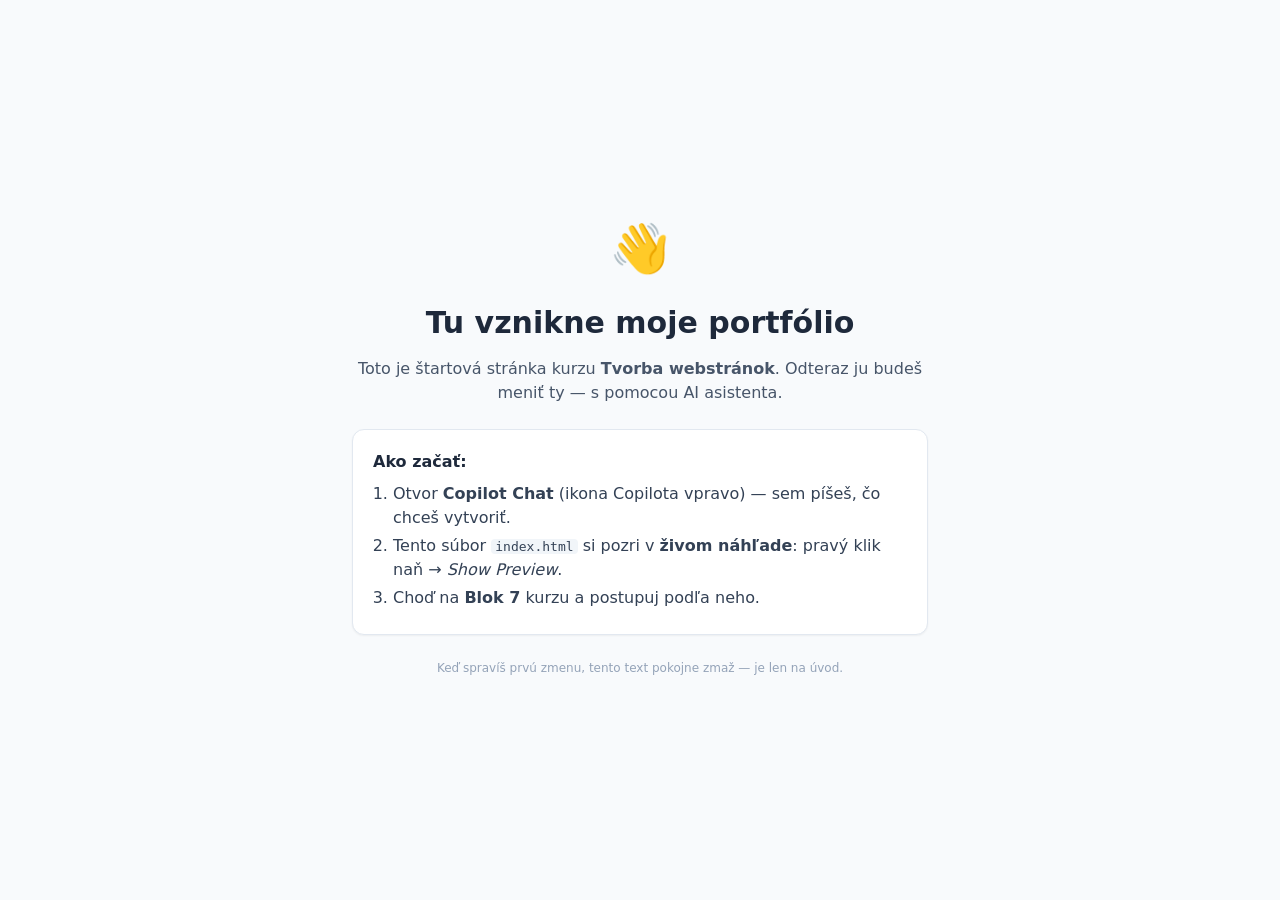
==== index.html @ 2d7d38fe "Initial commit" ====
<!doctype html>
<html lang="sk">
<head>
  <meta charset="utf-8">
  <meta name="viewport" content="width=device-width, initial-scale=1">
  <title>Moje portfólio — začiatok</title>
  <!-- Vzhľad stránky je v samostatnom súbore styles.css (vrstva CSS) -->
  <link rel="stylesheet" href="styles.css">
</head>
<body>

  <main class="uvitanie">
    <div class="emoji">👋</div>
    <h1>Tu vznikne moje portfólio</h1>
    <p class="podtext">
      Toto je štartová stránka kurzu <strong>Tvorba webstránok</strong>.
      Odteraz ju budeš meniť ty — s pomocou AI asistenta.
    </p>

    <div class="karta">
      <p class="karta-nadpis">Ako začať:</p>
      <ol>
        <li>Otvor <strong>Copilot Chat</strong> (ikona Copilota vpravo) — sem píšeš, čo chceš vytvoriť.</li>
        <li>Tento súbor <code>index.html</code> si pozri v <strong>živom náhľade</strong>: pravý klik naň → <em>Show Preview</em>.</li>
        <li>Choď na <strong>Blok 7</strong> kurzu a postupuj podľa neho.</li>
      </ol>
    </div>

    <p class="poznamka">
      Keď spravíš prvú zmenu, tento text pokojne zmaž — je len na úvod.
    </p>
  </main>

</body>
</html>
---- styles.css ----
/* Vzhľad štartovej stránky — vrstva CSS (ako stránka vyzerá).
   Obsah (čo na stránke je) nájdeš v index.html. */

* {
  box-sizing: border-box;
}

body {
  margin: 0;
  min-height: 100vh;
  display: flex;
  align-items: center;
  justify-content: center;
  padding: 1.5rem;
  background: #f8fafc;
  color: #1e293b;
  font-family: system-ui, -apple-system, "Segoe UI", sans-serif;
  line-height: 1.5;
}

.uvitanie {
  max-width: 36rem;
  text-align: center;
}

.emoji {
  font-size: 3rem;
  margin-bottom: 1rem;
}

h1 {
  font-size: 1.875rem;
  margin: 0 0 0.75rem;
}

.podtext {
  color: #475569;
  margin: 0 0 1.5rem;
}

.karta {
  background: #ffffff;
  border: 1px solid #e2e8f0;
  border-radius: 0.75rem;
  box-shadow: 0 1px 2px rgba(0, 0, 0, 0.05);
  padding: 1.25rem;
  text-align: left;
}

.karta-nadpis {
  font-weight: 600;
  margin: 0 0 0.5rem;
}

.karta ol {
  margin: 0;
  padding-left: 1.25rem;
}

.karta li {
  margin-bottom: 0.25rem;
  color: #334155;
}

.karta code {
  background: #f1f5f9;
  padding: 0 0.25rem;
  border-radius: 0.25rem;
}

.poznamka {
  font-size: 0.75rem;
  color: #94a3b8;
  margin-top: 1.5rem;
}
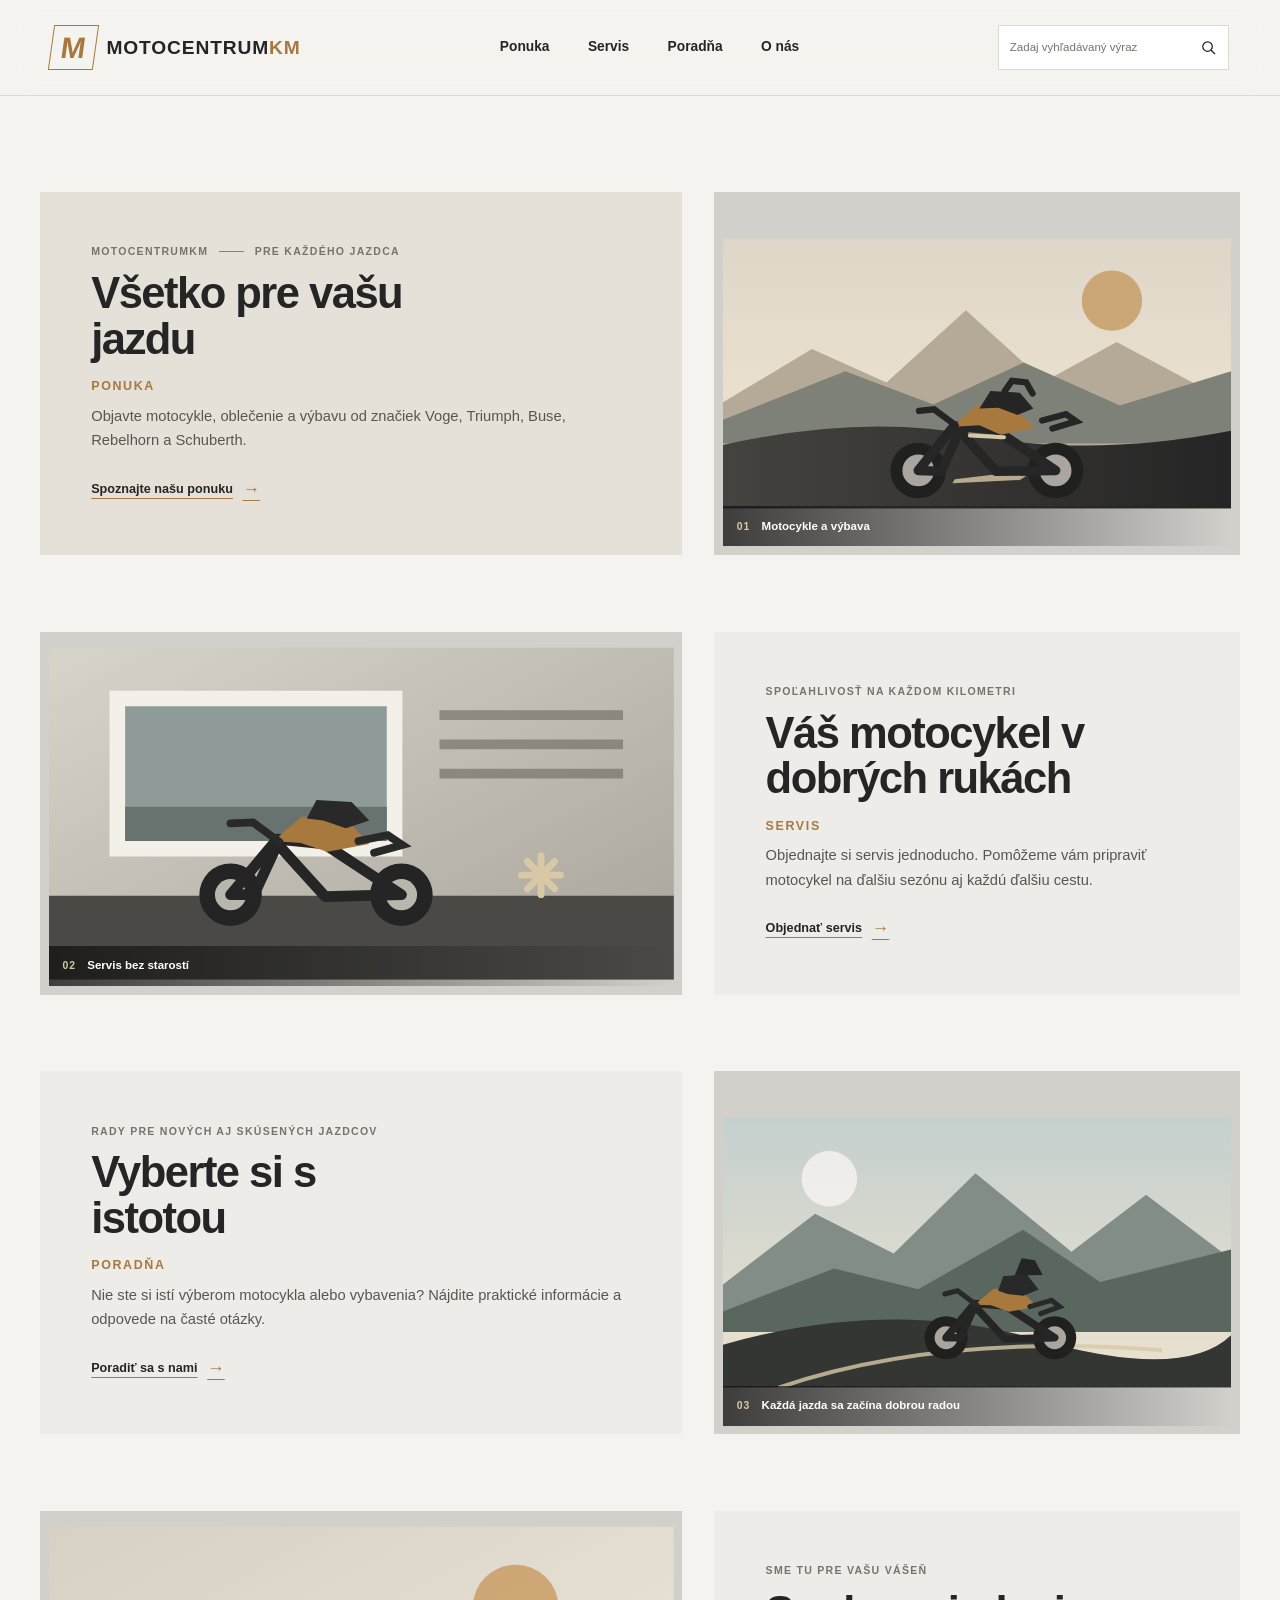
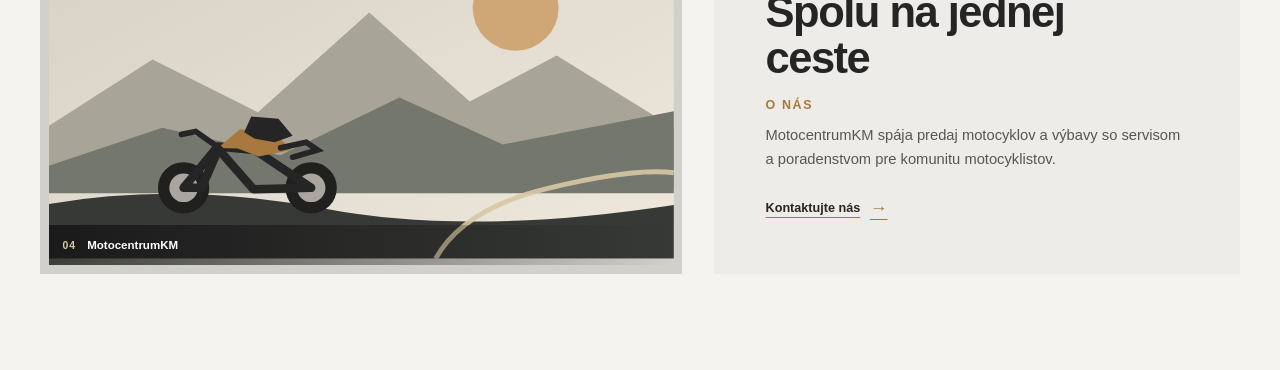
==== commit 6db5104e: "Spustenie" ====
--- a/index.html
+++ b/index.html
@@ -3,33 +3,203 @@
 <head>
   <meta charset="utf-8">
   <meta name="viewport" content="width=device-width, initial-scale=1">
-  <title>Moje portfólio — začiatok</title>
-  <!-- Vzhľad stránky je v samostatnom súbore styles.css (vrstva CSS) -->
+  <meta name="theme-color" content="#f5f3ef">
+  <meta name="description" content="MotocentrumKM – motocykle, výbava, servis a rady pre každého jazdca.">
+  <title>MotocentrumKM — Všetko pre vašu jazdu</title>
   <link rel="stylesheet" href="styles.css">
+  <script src="script.js" defer></script>
 </head>
 <body>
-
-  <main class="uvitanie">
-    <div class="emoji">👋</div>
-    <h1>Tu vznikne moje portfólio</h1>
-    <p class="podtext">
-      Toto je štartová stránka kurzu <strong>Tvorba webstránok</strong>.
-      Odteraz ju budeš meniť ty — s pomocou AI asistenta.
-    </p>
-
-    <div class="karta">
-      <p class="karta-nadpis">Ako začať:</p>
-      <ol>
-        <li>Otvor <strong>Copilot Chat</strong> (ikona Copilota vpravo) — sem píšeš, čo chceš vytvoriť.</li>
-        <li>Tento súbor <code>index.html</code> si pozri v <strong>živom náhľade</strong>: pravý klik naň → <em>Show Preview</em>.</li>
-        <li>Choď na <strong>Blok 7</strong> kurzu a postupuj podľa neho.</li>
-      </ol>
+  <header class="site-header">
+    <a class="brand" href="#uvod" aria-label="MotocentrumKM – úvodná stránka">
+      <span class="brand-mark" aria-hidden="true">M</span>
+      <span class="brand-name">MOTOCENTRUM<span>KM</span></span>
+    </a>
+
+    <nav class="primary-navigation" id="primary-navigation" aria-label="Hlavná navigácia">
+      <a href="#ponuka">Ponuka</a>
+      <a href="#servis">Servis</a>
+      <a href="#poradna">Poradňa</a>
+      <a href="#o-nas">O nás</a>
+    </nav>
+
+    <form class="site-search" role="search">
+      <label class="visually-hidden" for="site-search-input">Zadaj vyhľadávaný výraz</label>
+      <input id="site-search-input" name="q" type="search" placeholder="Zadaj vyhľadávaný výraz">
+      <button type="submit" aria-label="Vyhľadať">
+        <svg viewBox="0 0 24 24" aria-hidden="true">
+          <circle cx="10.8" cy="10.8" r="6.8"></circle>
+          <path d="m16 16 5 5"></path>
+        </svg>
+      </button>
+    </form>
+
+    <button class="menu-toggle" type="button" aria-expanded="false" aria-controls="primary-navigation">
+      <span class="menu-toggle-lines" aria-hidden="true"></span>
+      <span class="visually-hidden">Otvoriť navigáciu</span>
+    </button>
+  </header>
+
+  <main id="uvod">
+    <p class="search-status" aria-live="polite"></p>
+
+    <div class="content-grid">
+      <section class="feature-copy" id="ponuka" aria-labelledby="ponuka-title">
+        <p class="eyebrow">MotocentrumKM <span></span> Pre každého jazdca</p>
+        <h1 id="ponuka-title">Všetko pre vašu jazdu</h1>
+        <p class="section-label">Ponuka</p>
+        <p>Objavte motocykle, oblečenie a výbavu od značiek Voge, Triumph, Buse, Rebelhorn a Schuberth.</p>
+        <a class="text-link" href="#servis">Spoznajte našu ponuku <span aria-hidden="true">→</span></a>
+      </section>
+
+      <figure class="feature-visual visual-bikes">
+        <svg viewBox="0 0 640 340" role="img" aria-labelledby="bikes-title">
+          <title id="bikes-title">Motocykel pripravený na cestu</title>
+          <defs>
+            <linearGradient id="bike-sky" x1="0" y1="0" x2="0" y2="1">
+              <stop stop-color="#ded6c8"></stop>
+              <stop offset="1" stop-color="#f2e7d4"></stop>
+            </linearGradient>
+            <linearGradient id="bike-road" x1="0" y1="0" x2="1" y2="0">
+              <stop stop-color="#45433f"></stop>
+              <stop offset="1" stop-color="#252525"></stop>
+            </linearGradient>
+          </defs>
+          <rect width="640" height="340" fill="url(#bike-sky)"></rect>
+          <circle cx="490" cy="78" r="38" fill="#c69a62" opacity=".8"></circle>
+          <path d="M0 206 112 139l94 42 100-91 99 90 91-50 144 77v64H0Z" fill="#b5aa98"></path>
+          <path d="m0 228 154-61 111 42 114-53 121 54 140-43v91H0Z" fill="#7e8178"></path>
+          <path d="M0 260q176-40 320-12t320-6v98H0Z" fill="url(#bike-road)"></path>
+          <path d="m292 303 58-7 32 3-8 5-85 4Z" fill="#d8c8a6" opacity=".8"></path>
+          <g transform="translate(185 175)">
+            <circle cx="61" cy="117" r="35" fill="#20201f"></circle>
+            <circle cx="61" cy="117" r="20" fill="#aaa69f"></circle>
+            <circle cx="234" cy="117" r="35" fill="#20201f"></circle>
+            <circle cx="234" cy="117" r="20" fill="#aaa69f"></circle>
+            <path d="m61 117 45-56 53 5 75 51-75 1-46-51-23 51Z" fill="none" stroke="#262626" stroke-linecap="round" stroke-linejoin="round" stroke-width="12"></path>
+            <path d="m105 62 30-28 48 4 25 25-43 9-27-12Z" fill="#a7793f"></path>
+            <path d="m138 39 14-22 37 2 17 20-20 8-24-9Z" fill="#252525"></path>
+            <path d="m170 17 9-13 18 2 8 14M217 54l30-8 13 9-30 9" fill="none" stroke="#252525" stroke-linecap="round" stroke-width="8"></path>
+            <path d="m108 60-27-20-19 2" fill="none" stroke="#252525" stroke-linecap="round" stroke-width="8"></path>
+            <path d="m126 73 43 2" stroke="#d8c8a6" stroke-linecap="round" stroke-width="5"></path>
+          </g>
+        </svg>
+        <figcaption><span>01</span> Motocykle a výbava</figcaption>
+      </figure>
+
+      <figure class="feature-visual visual-service">
+        <svg viewBox="0 0 640 340" role="img" aria-labelledby="service-title">
+          <title id="service-title">Starostlivosť o motocykel v servise</title>
+          <defs>
+            <linearGradient id="service-wall" x1="0" y1="0" x2="1" y2="1">
+              <stop stop-color="#d9d4ca"></stop>
+              <stop offset="1" stop-color="#a8a49b"></stop>
+            </linearGradient>
+          </defs>
+          <rect width="640" height="340" fill="url(#service-wall)"></rect>
+          <path d="M0 254h640v86H0z" fill="#4a4945"></path>
+          <path d="M62 44h300v170H62z" fill="#f3f0e9"></path>
+          <path d="M78 60h268v138H78z" fill="#8f9b99"></path>
+          <path d="M78 163h268v35H78z" fill="#68736f"></path>
+          <path d="M400 64h188v10H400zM400 94h188v10H400zM400 124h188v10H400z" fill="#77736c" opacity=".7"></path>
+          <g transform="translate(152 132)">
+            <circle cx="34" cy="121" r="32" fill="#242424"></circle>
+            <circle cx="34" cy="121" r="16" fill="#b9b6ae"></circle>
+            <circle cx="209" cy="121" r="32" fill="#242424"></circle>
+            <circle cx="209" cy="121" r="16" fill="#b9b6ae"></circle>
+            <path d="m34 121 48-57 48 5 79 52-78 2-49-54-24 52Z" fill="none" stroke="#252525" stroke-linecap="round" stroke-linejoin="round" stroke-width="11"></path>
+            <path d="m78 66 29-25 46 3 23 25-43 8-27-9Z" fill="#a7793f"></path>
+            <path d="m112 43 10-19 36 2 18 19-24 8-23-8Z" fill="#292929"></path>
+            <path d="m165 66 30-6 15 10-29 8M84 67 57 47l-23 1" fill="none" stroke="#292929" stroke-linecap="round" stroke-width="8"></path>
+          </g>
+          <path d="M504 213v40m-20-20h40m-34-14 28 28m0-28-28 28" stroke="#d8c8a6" stroke-linecap="round" stroke-width="7"></path>
+        </svg>
+        <figcaption><span>02</span> Servis bez starostí</figcaption>
+      </figure>
+
+      <section class="feature-copy" id="servis" aria-labelledby="servis-title">
+        <p class="eyebrow">Spoľahlivosť na každom kilometri</p>
+        <h2 id="servis-title">Váš motocykel v dobrých rukách</h2>
+        <p class="section-label">Servis</p>
+        <p>Objednajte si servis jednoducho. Pomôžeme vám pripraviť motocykel na ďalšiu sezónu aj každú ďalšiu cestu.</p>
+        <a class="text-link" href="mailto:servis@motocentrumkm.sk">Objednať servis <span aria-hidden="true">→</span></a>
+      </section>
+
+      <section class="feature-copy" id="poradna" aria-labelledby="poradna-title">
+        <p class="eyebrow">Rady pre nových aj skúsených jazdcov</p>
+        <h2 id="poradna-title">Vyberte si s istotou</h2>
+        <p class="section-label">Poradňa</p>
+        <p>Nie ste si istí výberom motocykla alebo vybavenia? Nájdite praktické informácie a odpovede na časté otázky.</p>
+        <a class="text-link" href="#o-nas">Poradiť sa s nami <span aria-hidden="true">→</span></a>
+      </section>
+
+      <figure class="feature-visual visual-advice">
+        <svg viewBox="0 0 640 340" role="img" aria-labelledby="advice-title">
+          <title id="advice-title">Jazdec vyráža na cestu</title>
+          <defs>
+            <linearGradient id="advice-sky" x1="0" y1="0" x2="0" y2="1">
+              <stop stop-color="#c5d0ce"></stop>
+              <stop offset="1" stop-color="#ede2cf"></stop>
+            </linearGradient>
+          </defs>
+          <rect width="640" height="340" fill="url(#advice-sky)"></rect>
+          <circle cx="134" cy="77" r="35" fill="#f5f3ef" opacity=".85"></circle>
+          <path d="m0 210 116-89 99 50 103-101 121 99 94-72 107 81v89H0Z" fill="#818d86"></path>
+          <path d="m0 244 140-54 106 26 132-75 97 66 165-41v104H0Z" fill="#59675f"></path>
+          <path d="M0 286q210-60 395-7t245-5v66H0Z" fill="#333633"></path>
+          <path d="M70 340q204-69 483-47" fill="none" stroke="#d8c8a6" stroke-width="5" opacity=".8"></path>
+          <g transform="translate(245 170) scale(.8)">
+            <circle cx="45" cy="134" r="34" fill="#20201f"></circle>
+            <circle cx="45" cy="134" r="18" fill="#aaa69f"></circle>
+            <circle cx="216" cy="134" r="34" fill="#20201f"></circle>
+            <circle cx="216" cy="134" r="18" fill="#aaa69f"></circle>
+            <path d="m45 134 45-54 49 4 77 50-78 2-48-52-22 50Z" fill="none" stroke="#252525" stroke-linecap="round" stroke-linejoin="round" stroke-width="12"></path>
+            <path d="m90 82 30-25 45 4 23 24-44 8-28-10Z" fill="#a7793f"></path>
+            <path d="m127 60 8-23 37-3 19 24-24 10-25-3Z" fill="#292929"></path>
+            <path d="m153 36 11-27 21 3 12 23Z" fill="#252525"></path>
+            <path d="m177 85 34-10 13 10-30 11M94 83 63 60l-20 5" fill="none" stroke="#292929" stroke-linecap="round" stroke-width="8"></path>
+          </g>
+        </svg>
+        <figcaption><span>03</span> Každá jazda sa začína dobrou radou</figcaption>
+      </figure>
+
+      <figure class="feature-visual visual-about">
+        <svg viewBox="0 0 640 340" role="img" aria-labelledby="about-title">
+          <title id="about-title">Motocykel na otvorenej ceste</title>
+          <defs>
+            <linearGradient id="about-sky" x1="0" y1="0" x2="1" y2="1">
+              <stop stop-color="#d7d1c5"></stop>
+              <stop offset="1" stop-color="#eee8dd"></stop>
+            </linearGradient>
+          </defs>
+          <rect width="640" height="340" fill="url(#about-sky)"></rect>
+          <circle cx="478" cy="83" r="44" fill="#c89557" opacity=".75"></circle>
+          <path d="m0 204 106-68 108 54 114-102 103 91 89-47 120 74v61H0Z" fill="#a8a497"></path>
+          <path d="m0 245 116-39 121 28 122-59 106 48 175-34v84H0Z" fill="#74776e"></path>
+          <path d="M0 284q135-23 283 5t357-4v55H0Z" fill="#373936"></path>
+          <path d="M396 340q28-51 115-72t129-16" fill="none" stroke="#d8c8a6" stroke-width="5" opacity=".9"></path>
+          <g transform="translate(97 166) scale(.73)">
+            <circle cx="56" cy="139" r="36" fill="#20201f"></circle>
+            <circle cx="56" cy="139" r="20" fill="#aaa69f"></circle>
+            <circle cx="235" cy="139" r="36" fill="#20201f"></circle>
+            <circle cx="235" cy="139" r="20" fill="#aaa69f"></circle>
+            <path d="m56 139 48-58 52 5 79 53-81 2-49-56-24 54Z" fill="none" stroke="#252525" stroke-linecap="round" stroke-linejoin="round" stroke-width="12"></path>
+            <path d="m104 83 31-26 48 4 24 25-46 9-29-11Z" fill="#a7793f"></path>
+            <path d="m141 61 10-22 38 3 20 24-25 9-28-5Z" fill="#252525"></path>
+            <path d="m192 83 36-8 16 11-35 10M107 84 73 60l-20 4" fill="none" stroke="#252525" stroke-linecap="round" stroke-width="8"></path>
+          </g>
+        </svg>
+        <figcaption><span>04</span> MotocentrumKM</figcaption>
+      </figure>
+
+      <section class="feature-copy" id="o-nas" aria-labelledby="o-nas-title">
+        <p class="eyebrow">Sme tu pre vašu vášeň</p>
+        <h2 id="o-nas-title">Spolu na jednej ceste</h2>
+        <p class="section-label">O nás</p>
+        <p>MotocentrumKM spája predaj motocyklov a výbavy so servisom a poradenstvom pre komunitu motocyklistov.</p>
+        <a class="text-link" href="mailto:info@motocentrumkm.sk">Kontaktujte nás <span aria-hidden="true">→</span></a>
+      </section>
     </div>
-
-    <p class="poznamka">
-      Keď spravíš prvú zmenu, tento text pokojne zmaž — je len na úvod.
-    </p>
   </main>
-
 </body>
 </html>
--- a/styles.css
+++ b/styles.css
@@ -1,75 +1,538 @@
-/* Vzhľad štartovej stránky — vrstva CSS (ako stránka vyzerá).
-   Obsah (čo na stránke je) nájdeš v index.html. */
+:root {
+  color-scheme: light;
+  --paper: #f5f3ef;
+  --white: #fff;
+  --ink: #252525;
+  --muted: #77736c;
+  --bronze: #a7793f;
+  --sand: #d8c8a6;
+  --line: #dedad2;
+  --display-font: "Arial Narrow", "Roboto Condensed", Impact, sans-serif;
+}
 
 * {
   box-sizing: border-box;
 }
 
+html {
+  scroll-behavior: smooth;
+  scroll-padding-top: 6rem;
+}
+
 body {
   margin: 0;
-  min-height: 100vh;
+  background: var(--paper);
+  color: var(--ink);
+  font-family: Inter, "Segoe UI", Arial, sans-serif;
+  line-height: 1.65;
+}
+
+a {
+  color: inherit;
+}
+
+.site-header {
+  position: sticky;
+  z-index: 5;
+  top: 0;
   display: flex;
+  min-height: 6rem;
+  align-items: center;
+  gap: clamp(1.25rem, 3vw, 3.5rem);
+  padding: 0.6rem clamp(1.25rem, 4vw, 4.5rem);
+  border-bottom: 1px solid var(--line);
+  background: rgb(245 243 239 / 84%);
+  backdrop-filter: blur(16px);
+}
+
+.brand {
+  display: inline-flex;
+  flex: 0 0 auto;
+  align-items: center;
+  gap: 0.65rem;
+  text-decoration: none;
+}
+
+.brand-mark {
+  display: grid;
+  width: 2.8rem;
+  height: 2.8rem;
+  place-items: center;
+  border: 1px solid var(--bronze);
+  color: var(--bronze);
+  font-family: var(--display-font);
+  font-size: 1.85rem;
+  font-weight: 800;
+  line-height: 1;
+  transform: skew(-8deg);
+}
+
+.brand-name {
+  font-family: var(--display-font);
+  font-size: 1.2rem;
+  font-weight: 700;
+  letter-spacing: 0.045em;
+  white-space: nowrap;
+}
+
+.brand-name span {
+  color: var(--bronze);
+}
+
+.primary-navigation {
+  display: flex;
+  flex: 1;
   align-items: center;
   justify-content: center;
-  padding: 1.5rem;
-  background: #f8fafc;
-  color: #1e293b;
-  font-family: system-ui, -apple-system, "Segoe UI", sans-serif;
-  line-height: 1.5;
-}
-
-.uvitanie {
-  max-width: 36rem;
-  text-align: center;
-}
-
-.emoji {
-  font-size: 3rem;
-  margin-bottom: 1rem;
-}
-
-h1 {
-  font-size: 1.875rem;
-  margin: 0 0 0.75rem;
-}
-
-.podtext {
-  color: #475569;
-  margin: 0 0 1.5rem;
-}
-
-.karta {
-  background: #ffffff;
-  border: 1px solid #e2e8f0;
-  border-radius: 0.75rem;
-  box-shadow: 0 1px 2px rgba(0, 0, 0, 0.05);
-  padding: 1.25rem;
-  text-align: left;
-}
-
-.karta-nadpis {
+  gap: clamp(1rem, 3vw, 3rem);
+}
+
+.primary-navigation a {
+  position: relative;
+  padding: 0.45rem 0;
+  font-size: 0.86rem;
+  font-weight: 650;
+  text-decoration: none;
+}
+
+.primary-navigation a::after {
+  position: absolute;
+  right: 0;
+  bottom: 0.15rem;
+  left: 0;
+  height: 1px;
+  background: var(--bronze);
+  content: "";
+  transform: scaleX(0);
+  transform-origin: left;
+  transition: transform 160ms ease;
+}
+
+.primary-navigation a:hover::after,
+.primary-navigation a:focus-visible::after {
+  transform: scaleX(1);
+}
+
+.site-search {
+  display: flex;
+  width: clamp(10rem, 18vw, 15rem);
+  min-height: 2.7rem;
+  flex: 0 1 auto;
+  align-items: center;
+  border: 1px solid var(--line);
+  background: var(--white);
+}
+
+.site-search input {
+  width: 100%;
+  min-width: 0;
+  padding: 0.55rem 0.65rem;
+  border: 0;
+  outline: 0;
+  background: transparent;
+  color: var(--ink);
+  font: inherit;
+  font-size: 0.72rem;
+}
+
+.site-search input::placeholder {
+  color: var(--muted);
+  opacity: 1;
+}
+
+.site-search:focus-within {
+  outline: 2px solid var(--bronze);
+  outline-offset: 2px;
+}
+
+.site-search button {
+  display: grid;
+  width: 2.4rem;
+  height: 2.65rem;
+  flex: 0 0 auto;
+  place-items: center;
+  border: 0;
+  background: transparent;
+  color: var(--ink);
+  cursor: pointer;
+}
+
+.site-search svg {
+  width: 1.05rem;
+  fill: none;
+  stroke: currentColor;
+  stroke-linecap: round;
+  stroke-width: 1.8;
+}
+
+.menu-toggle,
+.visually-hidden {
+  position: absolute;
+  width: 1px;
+  height: 1px;
+  overflow: hidden;
+  clip: rect(0, 0, 0, 0);
+  white-space: nowrap;
+  clip-path: inset(50%);
+}
+
+main {
+  width: min(100% - 3rem, 75rem);
+  margin: 0 auto;
+  padding: clamp(3rem, 8vw, 6rem) 0;
+}
+
+.content-grid {
+  display: grid;
+  grid-template-columns: minmax(0, 1.1fr) minmax(0, 0.9fr);
+  align-items: stretch;
+  gap: clamp(2.5rem, 6vw, 5rem) clamp(1rem, 2.5vw, 2rem);
+}
+
+.feature-copy {
+  display: flex;
+  min-height: 15rem;
+  flex-direction: column;
+  align-items: flex-start;
+  justify-content: center;
+  padding: clamp(1.5rem, 4vw, 3.25rem);
+  background: #eeece8;
+  scroll-margin-top: 7rem;
+}
+
+.feature-copy#ponuka {
+  background: #e5e1d9;
+}
+
+.eyebrow {
+  display: flex;
+  align-items: center;
+  gap: 0.65rem;
+  margin: 0 0 0.65rem;
+  color: var(--muted);
+  font-size: 0.66rem;
+  font-weight: 700;
+  letter-spacing: 0.12em;
+  text-transform: uppercase;
+}
+
+.eyebrow span {
+  width: 1.6rem;
+  height: 1px;
+  background: var(--bronze);
+}
+
+h1,
+h2 {
+  max-width: 14ch;
+  margin: 0;
+  font-family: var(--display-font);
+  font-size: clamp(1.9rem, 3.4vw, 3rem);
+  font-stretch: condensed;
   font-weight: 600;
-  margin: 0 0 0.5rem;
-}
-
-.karta ol {
+  letter-spacing: -0.035em;
+  line-height: 1.05;
+}
+
+.section-label {
+  margin: 0.85rem 0 0.1rem;
+  color: var(--bronze);
+  font-size: 0.78rem;
+  font-weight: 750;
+  letter-spacing: 0.13em;
+  text-transform: uppercase;
+}
+
+.feature-copy > p:not(.eyebrow, .section-label) {
+  max-width: 39rem;
+  margin: 0.35rem 0 1rem;
+  color: #595650;
+  font-size: 0.92rem;
+}
+
+.text-link {
+  display: inline-flex;
+  align-items: center;
+  gap: 0.6rem;
+  margin-top: auto;
+  padding-top: 0.4rem;
+  color: var(--ink);
+  font-size: 0.79rem;
+  font-weight: 700;
+  text-decoration-color: var(--bronze);
+  text-decoration-thickness: 1px;
+  text-underline-offset: 0.3rem;
+}
+
+.text-link span {
+  color: var(--bronze);
+  font-size: 1.1rem;
+  transition: transform 160ms ease;
+}
+
+.text-link:hover span {
+  transform: translateX(0.25rem);
+}
+
+.feature-visual {
+  position: relative;
+  min-width: 0;
+  min-height: 15rem;
   margin: 0;
-  padding-left: 1.25rem;
-}
-
-.karta li {
-  margin-bottom: 0.25rem;
-  color: #334155;
-}
-
-.karta code {
-  background: #f1f5f9;
-  padding: 0 0.25rem;
-  border-radius: 0.25rem;
-}
-
-.poznamka {
-  font-size: 0.75rem;
-  color: #94a3b8;
-  margin-top: 1.5rem;
-}
+  padding: 0.55rem;
+  overflow: hidden;
+  background: #d2d0cb;
+}
+
+.feature-visual svg {
+  display: block;
+  width: 100%;
+  height: 100%;
+  min-height: 13.9rem;
+  object-fit: cover;
+  transition: transform 350ms ease;
+}
+
+.feature-visual:hover svg {
+  transform: scale(1.025);
+}
+
+.feature-visual figcaption {
+  position: absolute;
+  right: 0.55rem;
+  bottom: 0.55rem;
+  left: 0.55rem;
+  display: flex;
+  align-items: center;
+  gap: 0.7rem;
+  padding: 0.65rem 0.85rem;
+  background: linear-gradient(90deg, rgb(17 17 17 / 77%), rgb(17 17 17 / 0%));
+  color: var(--white);
+  font-size: 0.72rem;
+  font-weight: 650;
+}
+
+.feature-visual figcaption span {
+  color: var(--sand);
+  font-size: 0.65rem;
+  letter-spacing: 0.1em;
+}
+
+.search-status {
+  min-height: 1.5rem;
+  margin: 0 0 0.6rem;
+  color: var(--muted);
+  font-size: 0.8rem;
+}
+
+.search-status:empty {
+  display: none;
+}
+
+@media (max-width: 850px) {
+  .site-header {
+    gap: 1rem;
+    padding-inline: 1.25rem;
+  }
+
+  .primary-navigation {
+    gap: 1rem;
+  }
+
+  .brand-name {
+    font-size: 0.98rem;
+  }
+
+  .site-search {
+    width: 11rem;
+  }
+
+  main {
+    width: min(100% - 2.5rem, 45rem);
+  }
+
+  .content-grid {
+    grid-template-columns: minmax(0, 1fr) minmax(0, 1fr);
+    gap: 2rem 1rem;
+  }
+
+  .feature-copy,
+  .feature-visual {
+    min-height: 14rem;
+  }
+
+  .feature-copy {
+    padding: 1.5rem;
+  }
+}
+
+@media (max-width: 620px) {
+  html {
+    scroll-padding-top: 5rem;
+  }
+
+  .site-header {
+    min-height: 5rem;
+    justify-content: space-between;
+    gap: 0.5rem;
+    padding-inline: 1rem;
+    background: rgb(245 243 239 / 82%);
+  }
+
+  .menu-toggle {
+    position: static;
+    display: grid;
+    width: 2.65rem;
+    height: 2.65rem;
+    flex: 0 0 auto;
+    place-items: center;
+    overflow: visible;
+    clip: auto;
+    clip-path: none;
+    border: 1px solid var(--line);
+    background: transparent;
+    cursor: pointer;
+  }
+
+  .menu-toggle-lines,
+  .menu-toggle-lines::before,
+  .menu-toggle-lines::after {
+    display: block;
+    width: 1.15rem;
+    height: 1px;
+    background: var(--ink);
+    content: "";
+    transition: transform 160ms ease;
+  }
+
+  .menu-toggle-lines {
+    position: relative;
+  }
+
+  .menu-toggle-lines::before {
+    position: absolute;
+    top: -0.35rem;
+  }
+
+  .menu-toggle-lines::after {
+    position: absolute;
+    top: 0.35rem;
+  }
+
+  .menu-toggle[aria-expanded="true"] .menu-toggle-lines {
+    background: transparent;
+  }
+
+  .menu-toggle[aria-expanded="true"] .menu-toggle-lines::before {
+    top: 0;
+    transform: rotate(45deg);
+  }
+
+  .menu-toggle[aria-expanded="true"] .menu-toggle-lines::after {
+    top: 0;
+    transform: rotate(-45deg);
+  }
+
+  .primary-navigation {
+    position: absolute;
+    top: calc(100% + 1px);
+    right: 0;
+    left: 0;
+    display: none;
+    align-items: stretch;
+    padding: 0.5rem 1.25rem 1rem;
+    border-bottom: 1px solid var(--line);
+    background: var(--paper);
+  }
+
+  .primary-navigation.is-open {
+    display: flex;
+    flex-direction: column;
+    gap: 0;
+  }
+
+  .primary-navigation a {
+    padding: 0.75rem 0;
+    border-bottom: 1px solid var(--line);
+  }
+
+  .site-search {
+    width: clamp(6rem, 30vw, 11rem);
+  }
+
+  .site-search input {
+    padding-inline: 0.5rem;
+    font-size: 0.65rem;
+  }
+
+  .brand {
+    gap: 0.45rem;
+  }
+
+  .brand-mark {
+    width: 2.1rem;
+    height: 2.1rem;
+    font-size: 1.4rem;
+  }
+
+  .brand-name {
+    font-size: 0.76rem;
+  }
+
+  main {
+    width: min(100% - 2rem, 32rem);
+    padding: 2rem 0 3rem;
+  }
+
+  .content-grid {
+    grid-template-columns: 1fr;
+    gap: 1.25rem;
+  }
+
+  .feature-copy,
+  .feature-visual {
+    min-height: 0;
+  }
+
+  .feature-copy {
+    min-height: 14rem;
+    padding: 1.6rem;
+  }
+
+  .feature-visual {
+    height: auto;
+    aspect-ratio: 1.9;
+  }
+
+  .feature-visual svg {
+    min-height: 0;
+  }
+}
+
+@media (max-width: 360px) {
+  .site-header {
+    gap: 0.35rem;
+    padding-inline: 0.65rem;
+  }
+
+  .brand {
+    gap: 0.35rem;
+  }
+
+  .brand-name {
+    font-size: 0.68rem;
+  }
+
+  .site-search {
+    width: clamp(5rem, 27vw, 6.5rem);
+  }
+}
+
+@media (prefers-reduced-motion: reduce) {
+  *,
+  *::before,
+  *::after {
+    scroll-behavior: auto !important;
+    transition-duration: 0.01ms !important;
+  }
+}
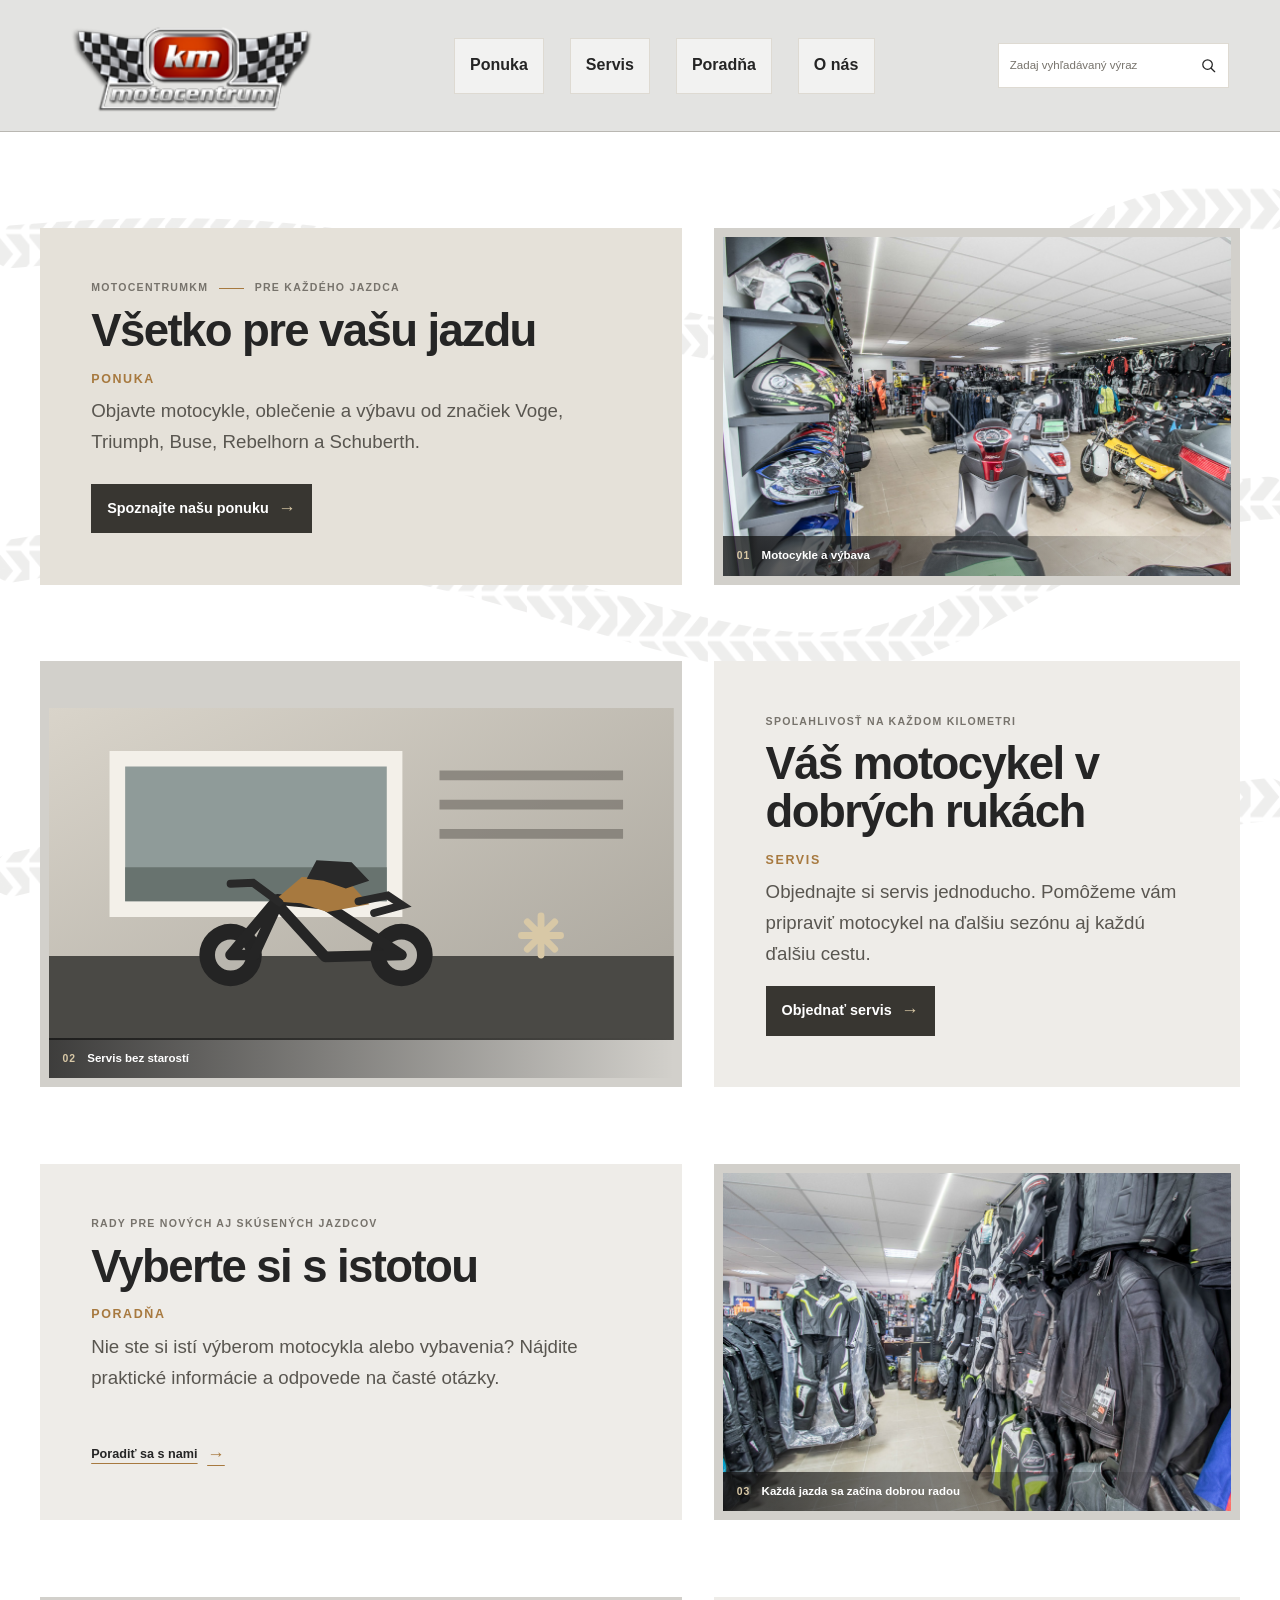
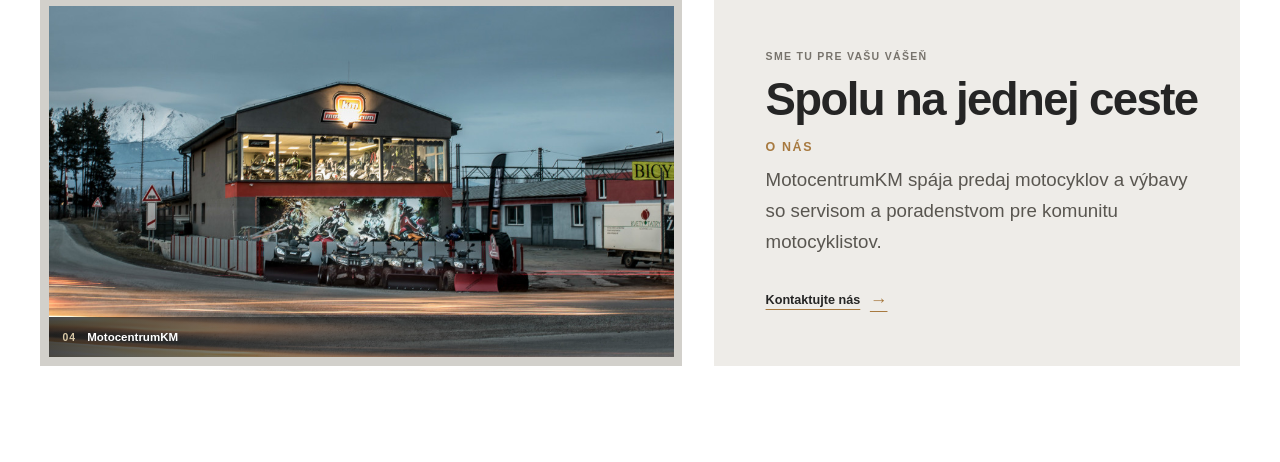
==== commit b25d31be: "Fotky_uvod" ====
--- a/index.html
+++ b/index.html
@@ -12,8 +12,7 @@
 <body>
   <header class="site-header">
     <a class="brand" href="#uvod" aria-label="MotocentrumKM – úvodná stránka">
-      <span class="brand-mark" aria-hidden="true">M</span>
-      <span class="brand-name">MOTOCENTRUM<span>KM</span></span>
+      <img src="img/logo.png" alt="">
     </a>
 
     <nav class="primary-navigation" id="primary-navigation" aria-label="Hlavná navigácia">
@@ -53,37 +52,7 @@
       </section>
 
       <figure class="feature-visual visual-bikes">
-        <svg viewBox="0 0 640 340" role="img" aria-labelledby="bikes-title">
-          <title id="bikes-title">Motocykel pripravený na cestu</title>
-          <defs>
-            <linearGradient id="bike-sky" x1="0" y1="0" x2="0" y2="1">
-              <stop stop-color="#ded6c8"></stop>
-              <stop offset="1" stop-color="#f2e7d4"></stop>
-            </linearGradient>
-            <linearGradient id="bike-road" x1="0" y1="0" x2="1" y2="0">
-              <stop stop-color="#45433f"></stop>
-              <stop offset="1" stop-color="#252525"></stop>
-            </linearGradient>
-          </defs>
-          <rect width="640" height="340" fill="url(#bike-sky)"></rect>
-          <circle cx="490" cy="78" r="38" fill="#c69a62" opacity=".8"></circle>
-          <path d="M0 206 112 139l94 42 100-91 99 90 91-50 144 77v64H0Z" fill="#b5aa98"></path>
-          <path d="m0 228 154-61 111 42 114-53 121 54 140-43v91H0Z" fill="#7e8178"></path>
-          <path d="M0 260q176-40 320-12t320-6v98H0Z" fill="url(#bike-road)"></path>
-          <path d="m292 303 58-7 32 3-8 5-85 4Z" fill="#d8c8a6" opacity=".8"></path>
-          <g transform="translate(185 175)">
-            <circle cx="61" cy="117" r="35" fill="#20201f"></circle>
-            <circle cx="61" cy="117" r="20" fill="#aaa69f"></circle>
-            <circle cx="234" cy="117" r="35" fill="#20201f"></circle>
-            <circle cx="234" cy="117" r="20" fill="#aaa69f"></circle>
-            <path d="m61 117 45-56 53 5 75 51-75 1-46-51-23 51Z" fill="none" stroke="#262626" stroke-linecap="round" stroke-linejoin="round" stroke-width="12"></path>
-            <path d="m105 62 30-28 48 4 25 25-43 9-27-12Z" fill="#a7793f"></path>
-            <path d="m138 39 14-22 37 2 17 20-20 8-24-9Z" fill="#252525"></path>
-            <path d="m170 17 9-13 18 2 8 14M217 54l30-8 13 9-30 9" fill="none" stroke="#252525" stroke-linecap="round" stroke-width="8"></path>
-            <path d="m108 60-27-20-19 2" fill="none" stroke="#252525" stroke-linecap="round" stroke-width="8"></path>
-            <path d="m126 73 43 2" stroke="#d8c8a6" stroke-linecap="round" stroke-width="5"></path>
-          </g>
-        </svg>
+        <img src="img/Predajna.jpg" alt="Predajňa MotocentrumKM">
         <figcaption><span>01</span> Motocykle a výbava</figcaption>
       </figure>
 
@@ -134,61 +103,12 @@
       </section>
 
       <figure class="feature-visual visual-advice">
-        <svg viewBox="0 0 640 340" role="img" aria-labelledby="advice-title">
-          <title id="advice-title">Jazdec vyráža na cestu</title>
-          <defs>
-            <linearGradient id="advice-sky" x1="0" y1="0" x2="0" y2="1">
-              <stop stop-color="#c5d0ce"></stop>
-              <stop offset="1" stop-color="#ede2cf"></stop>
-            </linearGradient>
-          </defs>
-          <rect width="640" height="340" fill="url(#advice-sky)"></rect>
-          <circle cx="134" cy="77" r="35" fill="#f5f3ef" opacity=".85"></circle>
-          <path d="m0 210 116-89 99 50 103-101 121 99 94-72 107 81v89H0Z" fill="#818d86"></path>
-          <path d="m0 244 140-54 106 26 132-75 97 66 165-41v104H0Z" fill="#59675f"></path>
-          <path d="M0 286q210-60 395-7t245-5v66H0Z" fill="#333633"></path>
-          <path d="M70 340q204-69 483-47" fill="none" stroke="#d8c8a6" stroke-width="5" opacity=".8"></path>
-          <g transform="translate(245 170) scale(.8)">
-            <circle cx="45" cy="134" r="34" fill="#20201f"></circle>
-            <circle cx="45" cy="134" r="18" fill="#aaa69f"></circle>
-            <circle cx="216" cy="134" r="34" fill="#20201f"></circle>
-            <circle cx="216" cy="134" r="18" fill="#aaa69f"></circle>
-            <path d="m45 134 45-54 49 4 77 50-78 2-48-52-22 50Z" fill="none" stroke="#252525" stroke-linecap="round" stroke-linejoin="round" stroke-width="12"></path>
-            <path d="m90 82 30-25 45 4 23 24-44 8-28-10Z" fill="#a7793f"></path>
-            <path d="m127 60 8-23 37-3 19 24-24 10-25-3Z" fill="#292929"></path>
-            <path d="m153 36 11-27 21 3 12 23Z" fill="#252525"></path>
-            <path d="m177 85 34-10 13 10-30 11M94 83 63 60l-20 5" fill="none" stroke="#292929" stroke-linecap="round" stroke-width="8"></path>
-          </g>
-        </svg>
+        <img src="img/Poradna.jpg" alt="Poradňa MotocentrumKM">
         <figcaption><span>03</span> Každá jazda sa začína dobrou radou</figcaption>
       </figure>
 
       <figure class="feature-visual visual-about">
-        <svg viewBox="0 0 640 340" role="img" aria-labelledby="about-title">
-          <title id="about-title">Motocykel na otvorenej ceste</title>
-          <defs>
-            <linearGradient id="about-sky" x1="0" y1="0" x2="1" y2="1">
-              <stop stop-color="#d7d1c5"></stop>
-              <stop offset="1" stop-color="#eee8dd"></stop>
-            </linearGradient>
-          </defs>
-          <rect width="640" height="340" fill="url(#about-sky)"></rect>
-          <circle cx="478" cy="83" r="44" fill="#c89557" opacity=".75"></circle>
-          <path d="m0 204 106-68 108 54 114-102 103 91 89-47 120 74v61H0Z" fill="#a8a497"></path>
-          <path d="m0 245 116-39 121 28 122-59 106 48 175-34v84H0Z" fill="#74776e"></path>
-          <path d="M0 284q135-23 283 5t357-4v55H0Z" fill="#373936"></path>
-          <path d="M396 340q28-51 115-72t129-16" fill="none" stroke="#d8c8a6" stroke-width="5" opacity=".9"></path>
-          <g transform="translate(97 166) scale(.73)">
-            <circle cx="56" cy="139" r="36" fill="#20201f"></circle>
-            <circle cx="56" cy="139" r="20" fill="#aaa69f"></circle>
-            <circle cx="235" cy="139" r="36" fill="#20201f"></circle>
-            <circle cx="235" cy="139" r="20" fill="#aaa69f"></circle>
-            <path d="m56 139 48-58 52 5 79 53-81 2-49-56-24 54Z" fill="none" stroke="#252525" stroke-linecap="round" stroke-linejoin="round" stroke-width="12"></path>
-            <path d="m104 83 31-26 48 4 24 25-46 9-29-11Z" fill="#a7793f"></path>
-            <path d="m141 61 10-22 38 3 20 24-25 9-28-5Z" fill="#252525"></path>
-            <path d="m192 83 36-8 16 11-35 10M107 84 73 60l-20 4" fill="none" stroke="#252525" stroke-linecap="round" stroke-width="8"></path>
-          </g>
-        </svg>
+        <img src="img/Firma.jpg" alt="Firma MotocentrumKM">
         <figcaption><span>04</span> MotocentrumKM</figcaption>
       </figure>
 
--- a/styles.css
+++ b/styles.css
@@ -20,11 +20,24 @@
 }
 
 body {
+  position: relative;
+  isolation: isolate;
   margin: 0;
-  background: var(--paper);
+  background: var(--white);
   color: var(--ink);
   font-family: Inter, "Segoe UI", Arial, sans-serif;
   line-height: 1.65;
+}
+
+body::before {
+  position: fixed;
+  z-index: -1;
+  inset: 6rem 0 0;
+  background-image: url("data:image/svg+xml,%3Csvg xmlns='http://www.w3.org/2000/svg' viewBox='0 0 900 640'%3E%3Cdefs%3E%3Cpattern id='tread' width='36' height='36' patternUnits='userSpaceOnUse'%3E%3Cpath d='M-2 2h12l13 16-13 16H-2l13-16zM17 2h12l13 16-13 16H17l13-16z' fill='%235b5750'/%3E%3C/pattern%3E%3C/defs%3E%3Cpath d='M950 90C760 70 760 220 560 200S280 90-50 120' fill='none' stroke='url(%23tread)' stroke-width='34' stroke-linecap='round' stroke-linejoin='round' opacity='.1'/%3E%3Cpath d='M950 320C760 330 720 470 540 440S250 320-50 370' fill='none' stroke='url(%23tread)' stroke-width='34' stroke-linecap='round' stroke-linejoin='round' opacity='.1'/%3E%3Cpath d='M950 560C740 580 710 720 500 680S200 560-50 620' fill='none' stroke='url(%23tread)' stroke-width='34' stroke-linecap='round' stroke-linejoin='round' opacity='.1'/%3E%3C/svg%3E");
+  background-position: center;
+  background-size: 100% 100%;
+  content: "";
+  pointer-events: none;
 }
 
 a {
@@ -40,8 +53,8 @@
   align-items: center;
   gap: clamp(1.25rem, 3vw, 3.5rem);
   padding: 0.6rem clamp(1.25rem, 4vw, 4.5rem);
-  border-bottom: 1px solid var(--line);
-  background: rgb(245 243 239 / 84%);
+  border-bottom: 1px solid #b9b7b2;
+  background: rgb(224 224 222 / 90%);
   backdrop-filter: blur(16px);
 }
 
@@ -49,34 +62,15 @@
   display: inline-flex;
   flex: 0 0 auto;
   align-items: center;
-  gap: 0.65rem;
   text-decoration: none;
 }
 
-.brand-mark {
-  display: grid;
-  width: 2.8rem;
-  height: 2.8rem;
-  place-items: center;
-  border: 1px solid var(--bronze);
-  color: var(--bronze);
-  font-family: var(--display-font);
-  font-size: 1.85rem;
-  font-weight: 800;
-  line-height: 1;
-  transform: skew(-8deg);
-}
-
-.brand-name {
-  font-family: var(--display-font);
-  font-size: 1.2rem;
-  font-weight: 700;
-  letter-spacing: 0.045em;
-  white-space: nowrap;
-}
-
-.brand-name span {
-  color: var(--bronze);
+.brand img {
+  display: block;
+  width: auto;
+  height: 7rem;
+  max-width: 21rem;
+  object-fit: contain;
 }
 
 .primary-navigation {
@@ -93,6 +87,41 @@
   font-size: 0.86rem;
   font-weight: 650;
   text-decoration: none;
+}
+
+@media (min-width: 851px) {
+  .site-header {
+    gap: clamp(0.8rem, 2vw, 2rem);
+  }
+
+  .primary-navigation {
+    gap: clamp(0.5rem, 2vw, 2rem);
+  }
+
+  .primary-navigation a {
+    display: flex;
+    min-height: 3.5rem;
+    align-items: center;
+    justify-content: center;
+    padding: 0.7rem 0.95rem;
+    border: 1px solid var(--line);
+    background: rgb(255 255 255 / 55%);
+    font-size: 1rem;
+    transition: opacity 160ms ease, background-color 160ms ease, border-color 160ms ease, box-shadow 160ms ease, transform 160ms ease;
+  }
+
+  .primary-navigation:has(a:hover) a:not(:hover),
+  .primary-navigation:has(a:focus-visible) a:not(:focus-visible) {
+    opacity: 0.45;
+  }
+
+  .primary-navigation a:hover,
+  .primary-navigation a:focus-visible {
+    border-color: var(--bronze);
+    background: #e5e1d9;
+    box-shadow: 0 4px 12px rgb(37 37 37 / 12%);
+    transform: translateY(-2px);
+  }
 }
 
 .primary-navigation a::after {
@@ -227,11 +256,18 @@
   max-width: 14ch;
   margin: 0;
   font-family: var(--display-font);
-  font-size: clamp(1.9rem, 3.4vw, 3rem);
+  font-size: calc(clamp(1.9rem, 3.4vw, 3rem) + 2px);
   font-stretch: condensed;
   font-weight: 600;
   letter-spacing: -0.035em;
   line-height: 1.05;
+}
+
+#ponuka h1,
+#poradna h2,
+#o-nas h2 {
+  max-width: none;
+  white-space: nowrap;
 }
 
 .section-label {
@@ -247,7 +283,7 @@
   max-width: 39rem;
   margin: 0.35rem 0 1rem;
   color: #595650;
-  font-size: 0.92rem;
+  font-size: 1.17rem;
 }
 
 .text-link {
@@ -274,6 +310,34 @@
   transform: translateX(0.25rem);
 }
 
+.feature-copy#ponuka .text-link,
+.feature-copy#servis .text-link {
+  min-height: 3rem;
+  padding: 0.65rem 1rem;
+  background: #383631;
+  color: var(--white);
+  font-size: 0.9rem;
+  text-decoration: none;
+  transition: background-color 160ms ease, transform 160ms ease;
+}
+
+.feature-copy#ponuka .text-link span,
+.feature-copy#servis .text-link span {
+  color: var(--sand);
+}
+
+.feature-copy#ponuka .text-link:hover,
+.feature-copy#servis .text-link:hover {
+  background: #252525;
+  transform: translateY(-2px);
+}
+
+.feature-copy#ponuka .text-link:focus-visible,
+.feature-copy#servis .text-link:focus-visible {
+  outline: 2px solid var(--bronze);
+  outline-offset: 3px;
+}
+
 .feature-visual {
   position: relative;
   min-width: 0;
@@ -284,7 +348,8 @@
   background: #d2d0cb;
 }
 
-.feature-visual svg {
+.feature-visual svg,
+.feature-visual img {
   display: block;
   width: 100%;
   height: 100%;
@@ -293,7 +358,8 @@
   transition: transform 350ms ease;
 }
 
-.feature-visual:hover svg {
+.feature-visual:hover svg,
+.feature-visual:hover img {
   transform: scale(1.025);
 }
 
@@ -339,8 +405,8 @@
     gap: 1rem;
   }
 
-  .brand-name {
-    font-size: 0.98rem;
+  .primary-navigation a {
+    padding: 0.45rem 0;
   }
 
   .site-search {
@@ -364,11 +430,21 @@
   .feature-copy {
     padding: 1.5rem;
   }
+
+  #ponuka h1,
+  #poradna h2,
+  #o-nas h2 {
+    font-size: clamp(1.125rem, calc(2.6vw + 2px), 1.5rem);
+  }
 }
 
 @media (max-width: 620px) {
   html {
     scroll-padding-top: 5rem;
+  }
+
+  body::before {
+    inset-block-start: 5rem;
   }
 
   .site-header {
@@ -376,7 +452,7 @@
     justify-content: space-between;
     gap: 0.5rem;
     padding-inline: 1rem;
-    background: rgb(245 243 239 / 82%);
+    background: rgb(224 224 222 / 90%);
   }
 
   .menu-toggle {
@@ -452,7 +528,9 @@
   }
 
   .primary-navigation a {
+    min-height: 0;
     padding: 0.75rem 0;
+    border: 0;
     border-bottom: 1px solid var(--line);
   }
 
@@ -465,18 +543,8 @@
     font-size: 0.65rem;
   }
 
-  .brand {
-    gap: 0.45rem;
-  }
-
-  .brand-mark {
-    width: 2.1rem;
-    height: 2.1rem;
-    font-size: 1.4rem;
-  }
-
-  .brand-name {
-    font-size: 0.76rem;
+  .brand img {
+    height: 5.6rem;
   }
 
   main {
@@ -504,7 +572,8 @@
     aspect-ratio: 1.9;
   }
 
-  .feature-visual svg {
+  .feature-visual svg,
+  .feature-visual img {
     min-height: 0;
   }
 }
@@ -515,12 +584,8 @@
     padding-inline: 0.65rem;
   }
 
-  .brand {
-    gap: 0.35rem;
-  }
-
-  .brand-name {
-    font-size: 0.68rem;
+  .brand img {
+    height: 4.9rem;
   }
 
   .site-search {
